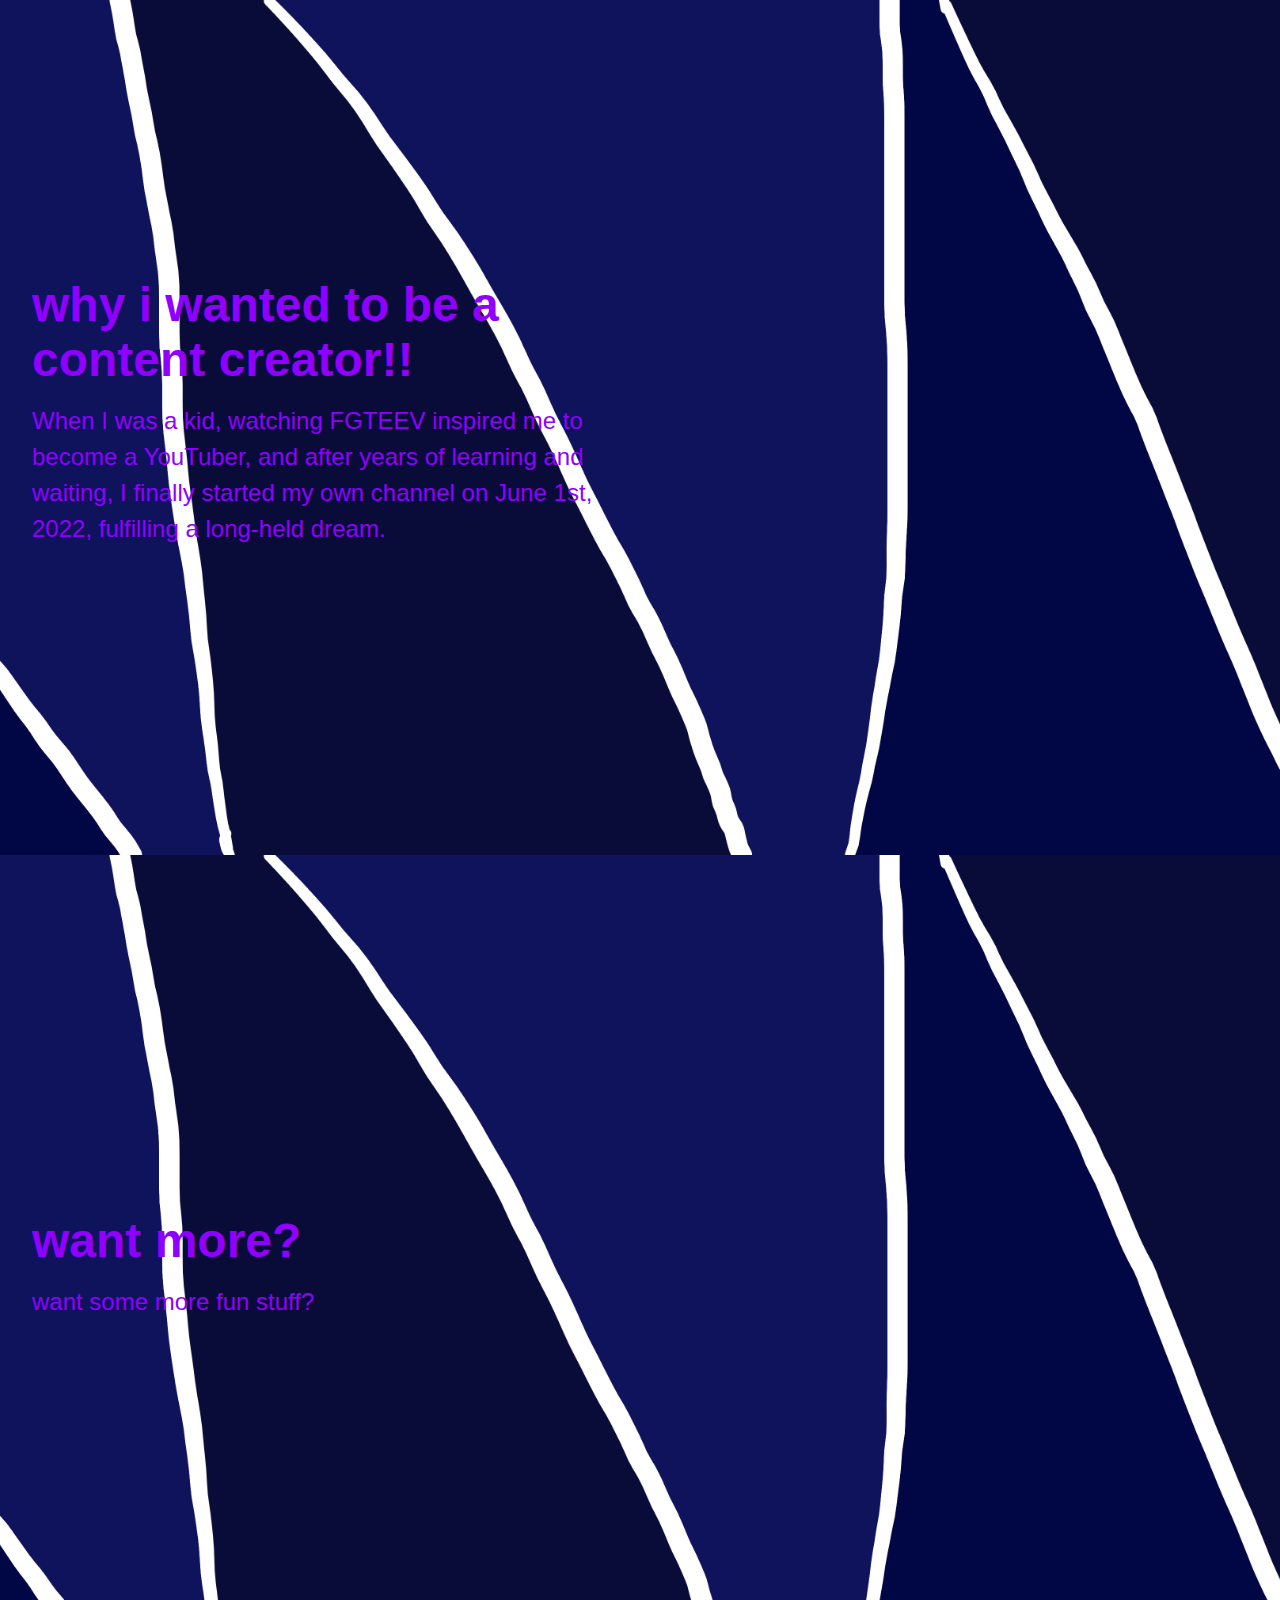
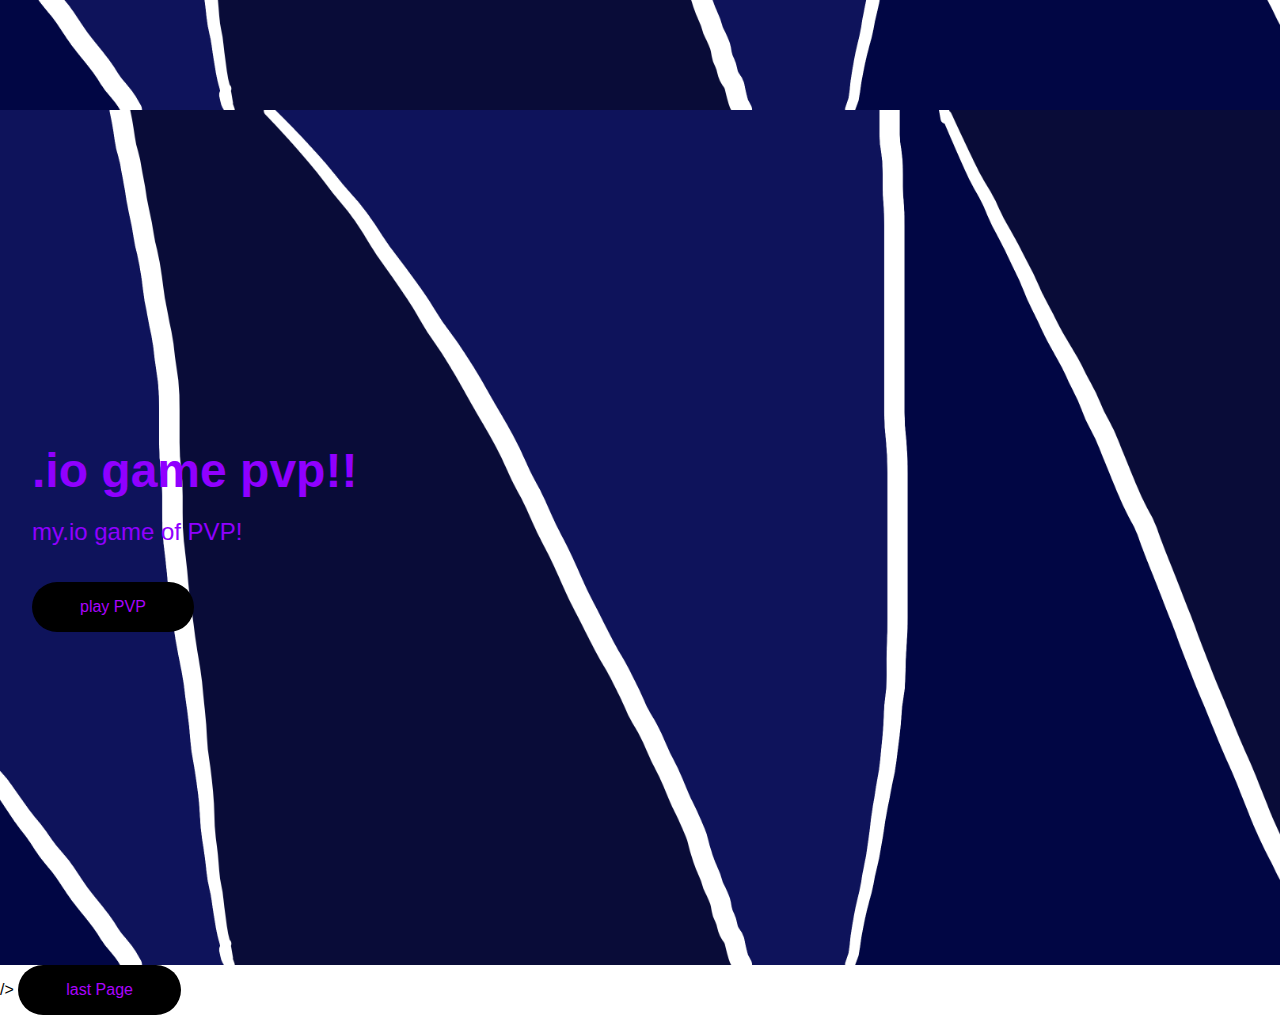
==== index2.html @ 434de203 "Add files via upload" ====
<!DOCTYPE html>
<html lang="en">
  <head>

    <title>SlimyyWolf-page-2</title>

<link rel="stylesheet" href="style2.css"

</nav>
<section class="hero">
  <div class="hero-container">
    <div class="column-left">
      <h1>why i wanted to be a content creator!!</h1>
      <p>
        When I was a kid, watching FGTEEV inspired me to become a YouTuber, and after years of learning and waiting, I finally started my own channel on June 1st, 2022, fulfilling a long-held dream.
        </p>
      

    </div>
  </div>
</section>
</body>
</html>

</nav>
<section class="hero">
  <div class="hero-container">
    <div class="column-left">
      <h1>want more?</h1>
      <p>
        want some more fun stuff?
        </p>
      

    </div>
  </div>
</section>
</body>
</html>



</nav>
<section class="hero">
  <div class="hero-container">
    <div class="column-left">
      <h1>.io game pvp!!</h1>
      <p>
        my.io game of PVP!
      </p>
      <a 
      href="https://www.modd.io/play/ykZUdBiqX/">
      <button>play PVP</button>
      <a

    </div>
  </div>
</section>
</body>
</html>

/>
</div>
</div>
</section>
</body>
</html>

<a href="index.html">
    <button>last Page</button>
    </a>
---- style2.css ----
* {
    box-sizing: border-box;
    margin: 0;
    padding: 0;
    font-family: 'Trebuchet MS', 'Lucida Sans Unicode', 'Lucida Grande',
      'Lucida Sans', Arial, sans-serif;
  }
  
  nav {
    height: 80px;
    background: hsl(0, 0%, 0%);
    display: flex;
    justify-content: space-between;
    align-items: center;
    padding: 0rem calc((100vw - 1300px) / 2);
  }
  
  .logo {
    color: #9f1de5;
    font-size: 1.5rem;
    font-weight: bold;
    font-style: italic;
    padding: 0 2rem;
  }
  
  nav a {
    text-decoration: none;
    color: #d819db;
    padding: 0 1.5rem;
  }
  
  nav a:hover {
    color: #ffffff;
  }
  
     .hero {
    background-image:url(dark\ slimyywolfbanner.png) ;
    background-repeat: no-repeat;
    background-position: center;
    background-position: fixed;
    background-size: cover;
  }
  
  .hero-container {
    display: grid;
    grid-template-columns: 1fr 1fr;
    height: 95vh;
    padding: 3rem calc((100vw - 1300px) / 2);
  }
  
  .column-left {
    display: flex;
    flex-direction: column;
    justify-content: center;
    align-items: flex-start;
    color: #9000ff;
    padding: 0rem 2rem;
  }
  
  .column-left h1 {
    margin-bottom: 1rem;
    font-size: 3rem;
  }
  
  .column-left p {
    margin-bottom: 2rem;
    font-size: 1.5rem;
    line-height: 1.5;
  }
  
  button {
    padding: 1rem 3rem;
    font-size: 1rem;
    border: none;
    color: #aa04fd;
    background: #000;
    cursor: pointer;
    border-radius: 50px;
  }
  
  
  button:hover {
    background: #ffffff;
    color: #000;
  }
  
  .column-right {
    display: flex;
    justify-content: center;
    align-items: center;
    padding: 0rem 2rem;
  }
  
  .hero-image {
    width: 100%;
    height: 100%;
  }
  
  @media screen and (max-width: 768px) {
    .hero-container {
      grid-template-columns: 1fr;
    }
  }
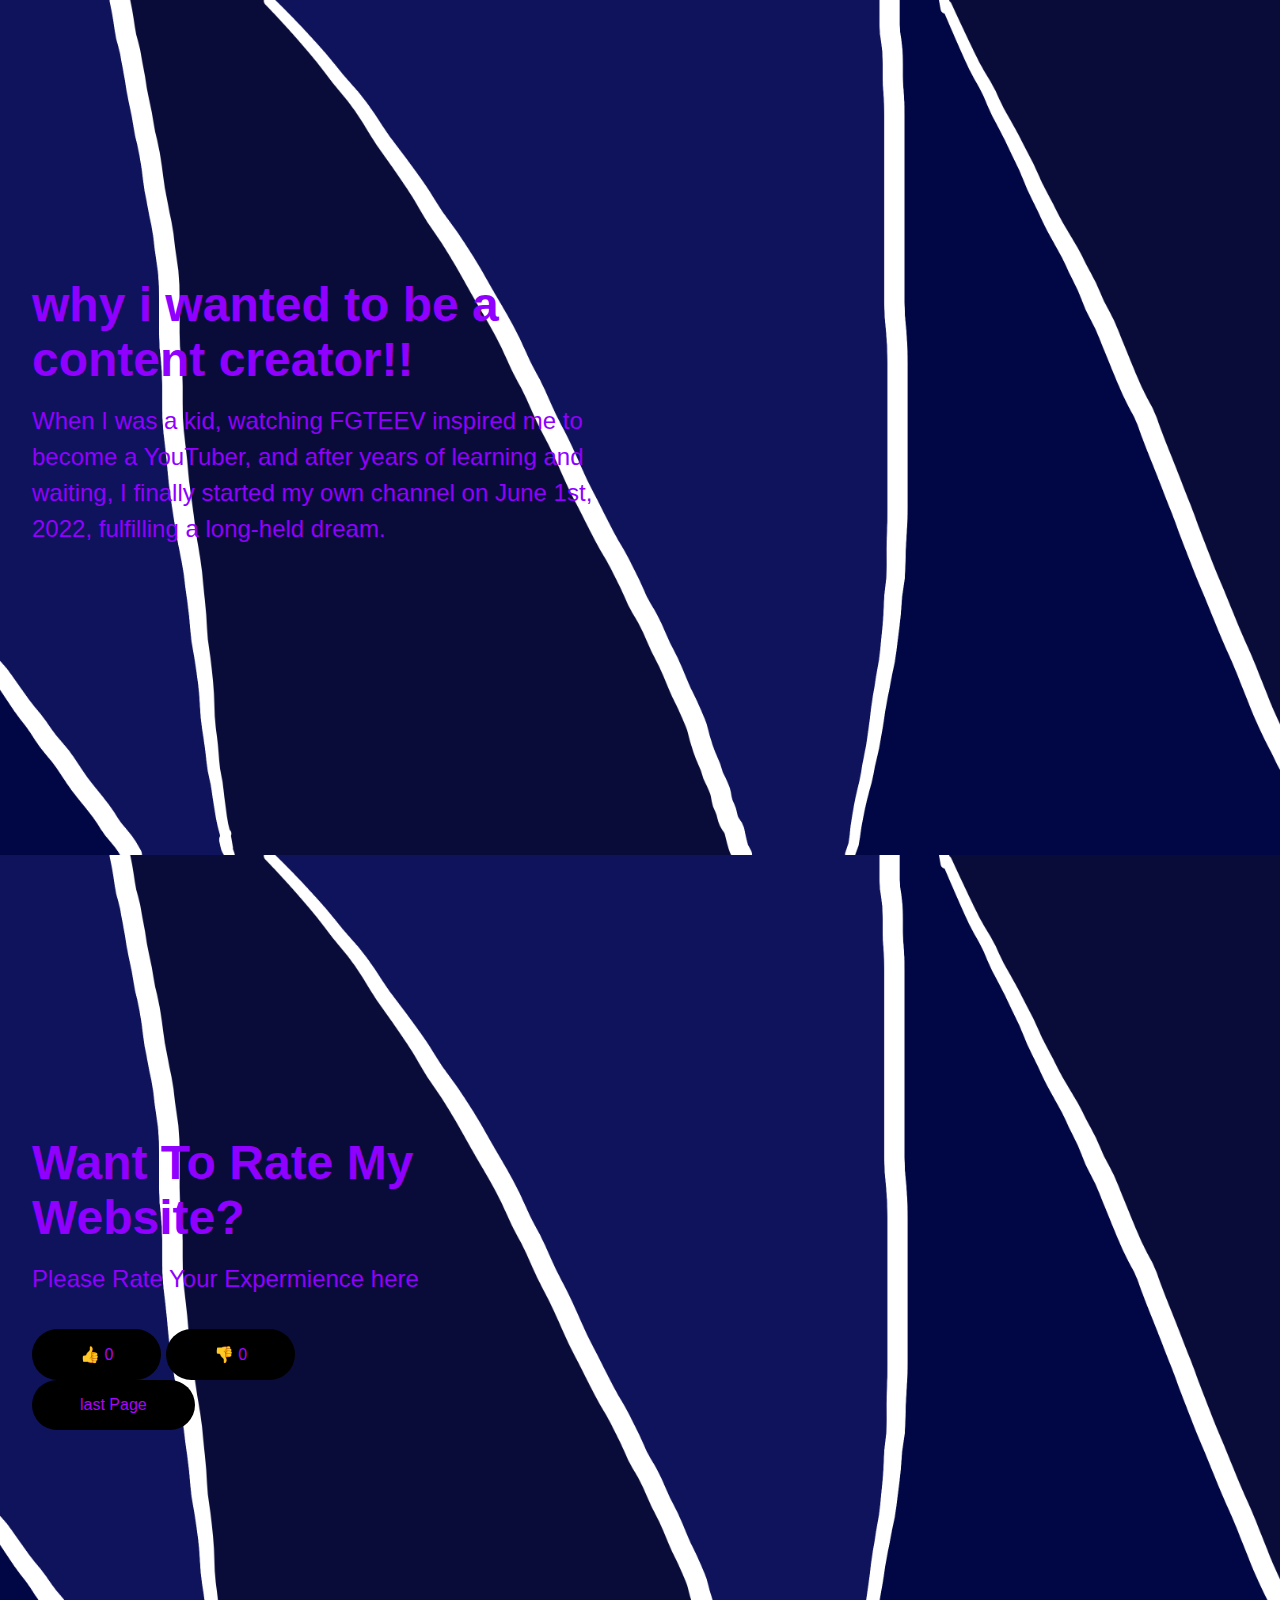
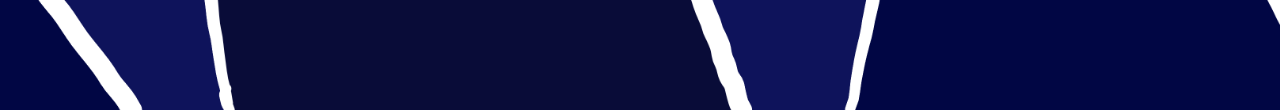
==== commit 421d6851: "Update index2.html" ====
--- a/index2.html
+++ b/index2.html
@@ -5,6 +5,7 @@
     <title>SlimyyWolf-page-2</title>
 
 <link rel="stylesheet" href="style2.css"
+<link rel="stylesheet" href="main2.js"
 
 </nav>
 <section class="hero">
@@ -22,50 +23,42 @@
 </body>
 </html>
 
-</nav>
-<section class="hero">
-  <div class="hero-container">
-    <div class="column-left">
-      <h1>want more?</h1>
-      <p>
-        want some more fun stuff?
-        </p>
-      
-
-    </div>
-  </div>
-</section>
-</body>
-</html>
 
 
-
-</nav>
-<section class="hero">
-  <div class="hero-container">
-    <div class="column-left">
-      <h1>.io game pvp!!</h1>
-      <p>
-        my.io game of PVP!
-      </p>
-      <a 
-      href="https://www.modd.io/play/ykZUdBiqX/">
-      <button>play PVP</button>
-      <a
-
-    </div>
-  </div>
-</section>
-</body>
-</html>
-
-/>
 </div>
 </div>
 </section>
 </body>
 </html>
 
-<a href="index.html">
-    <button>last Page</button>
-    </a>+    <head>
+    </nav>
+    <section class="hero">
+      <div class="hero-container">
+        <div class="column-left">
+        <meta charset="UTF-8">
+        <h1>Want To Rate My Website?</h1>
+        <p>
+            Please Rate Your Expermience here
+          </p>
+        <meta name="viewport" content="width=device-width, initial-scale=1.0">
+        <title>Like and Dislike Buttons</title>
+        <link rel="stylesheet" href="styles.css">
+    </head>
+    <body>
+        <div class="button-container">
+            <button id="likeButton" onclick="toggleLike()">👍 <span id="likeCount">0</span></button>
+            <button id="dislikeButton" onclick="toggleDislike()">👎 <span id="dislikeCount">0</span></button>
+        </div>
+        <script src="main2.js"></script>
+    </body>
+    </html>
+    
+    
+    <link rel="stylesheet" href="style3.css"
+    <link rel="stylesheet" href="main3.js"
+    
+    <a href="index.html">
+        <button>last Page</button>
+        </a>
+    
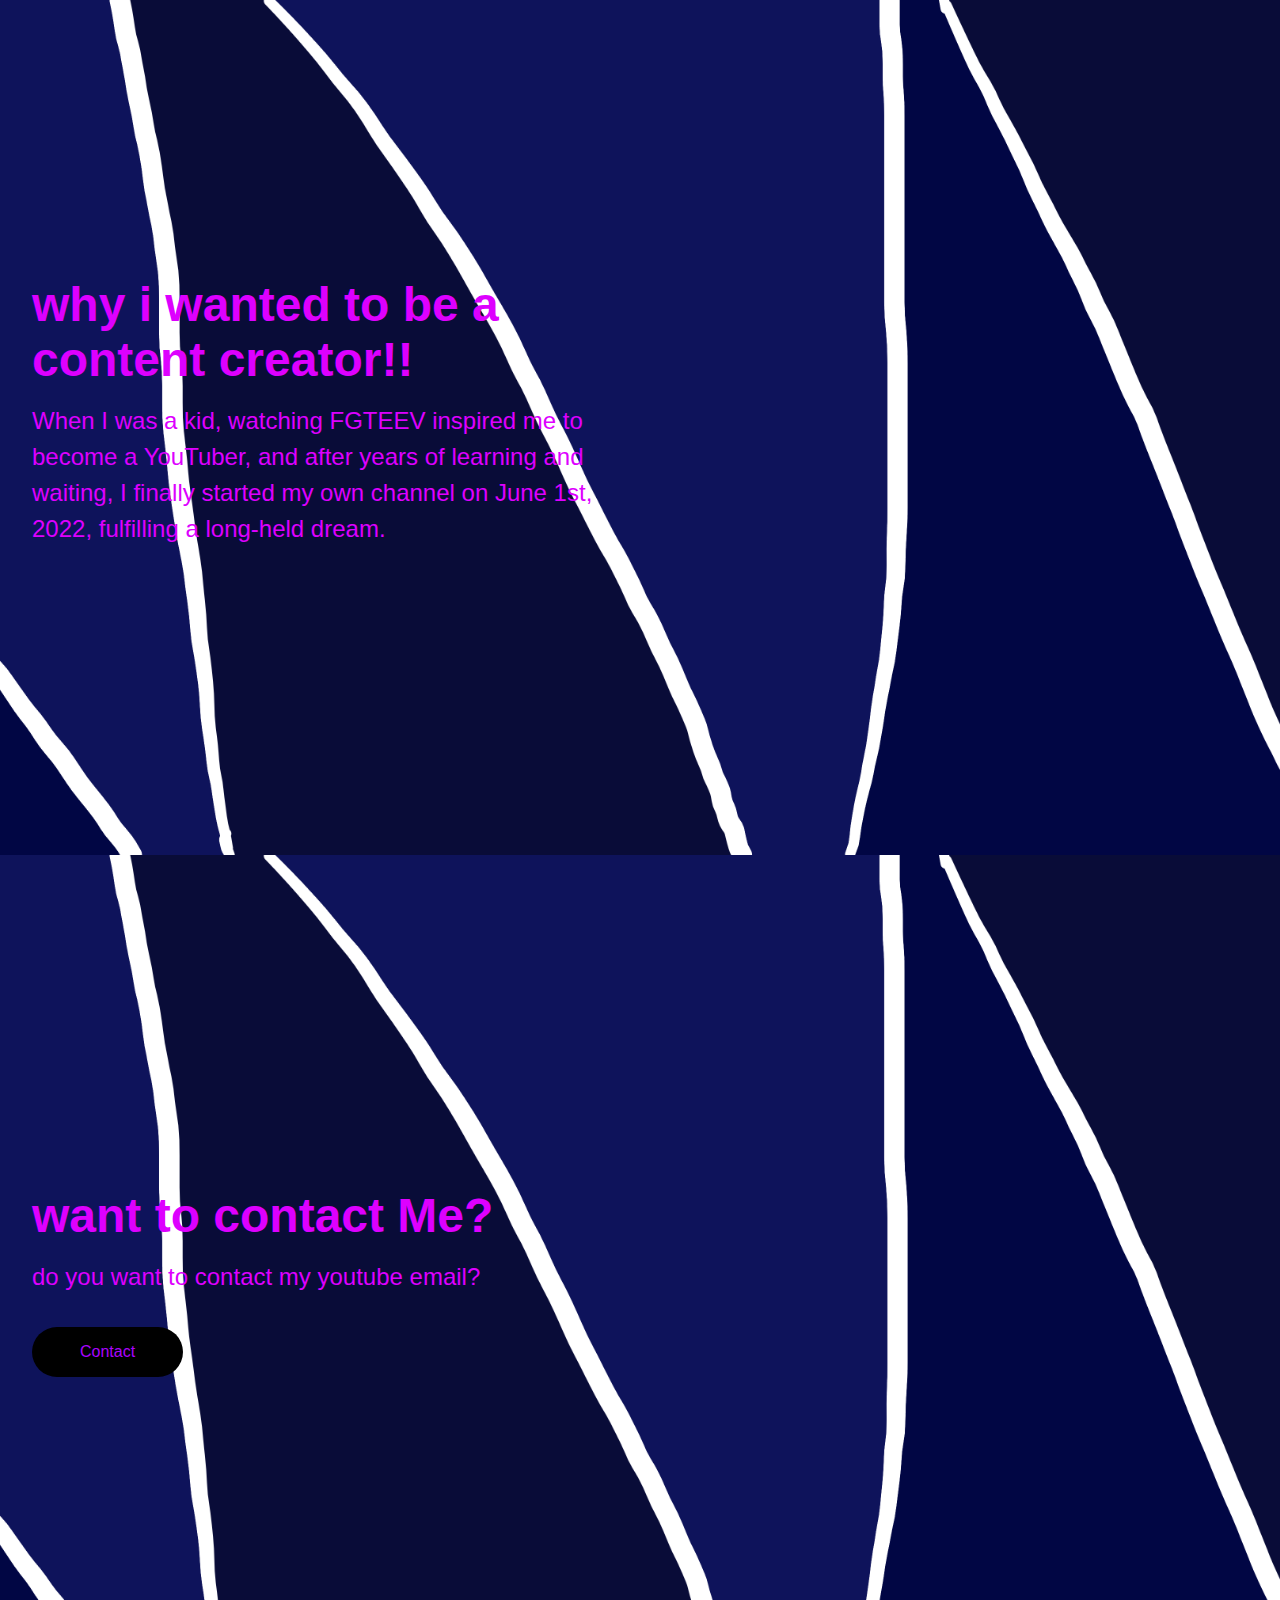
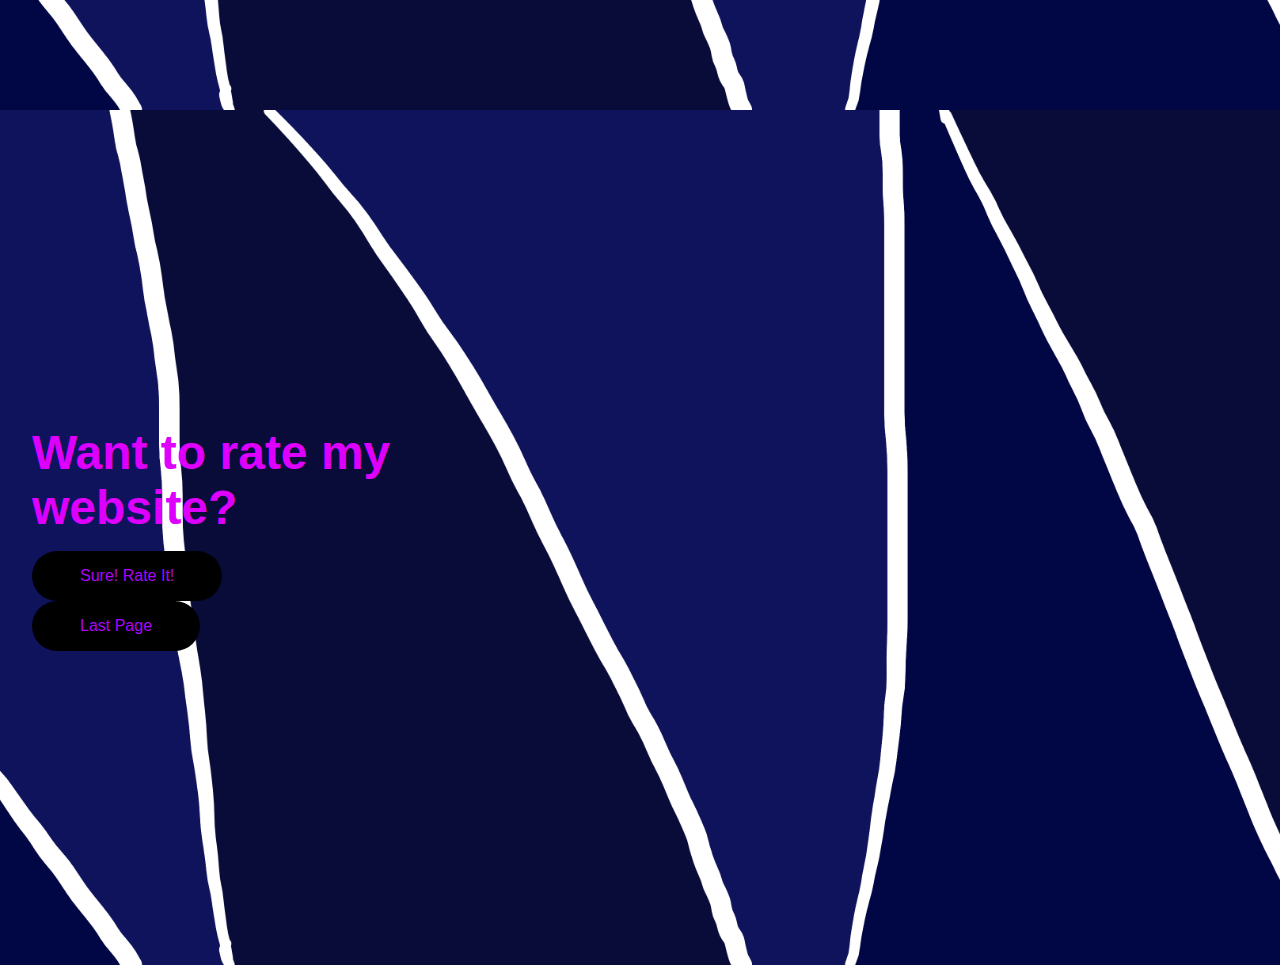
==== commit 5ce51331: "added star ratings" ====
--- a/index2.html
+++ b/index2.html
@@ -15,7 +15,6 @@
       <p>
         When I was a kid, watching FGTEEV inspired me to become a YouTuber, and after years of learning and waiting, I finally started my own channel on June 1st, 2022, fulfilling a long-held dream.
         </p>
-      
 
     </div>
   </div>
@@ -24,41 +23,47 @@
 </html>
 
 
+<head>
+    <section class="hero">
+        <div class="hero-container">
+          <div class="column-left">
+            <h1>want to contact Me?</h1>
+            <p>
+                do you want to contact my youtube email?
+            </p>
+
+            <a>
+                <a href="https://docs.google.com/forms/d/e/1FAIpQLSf9ycnjuUmvBK8PAfsoFBY5M6DwV0id4YcWRyFZ-pN4KIpFMw/formResponse">
+                <button>Contact</button>
+            </a>
+</head>
+
 
 </div>
 </div>
 </section>
 </body>
-</html>
 
+    
     <head>
-    </nav>
-    <section class="hero">
-      <div class="hero-container">
-        <div class="column-left">
-        <meta charset="UTF-8">
-        <h1>Want To Rate My Website?</h1>
-        <p>
-            Please Rate Your Expermience here
-          </p>
-        <meta name="viewport" content="width=device-width, initial-scale=1.0">
-        <title>Like and Dislike Buttons</title>
-        <link rel="stylesheet" href="styles.css">
-    </head>
-    <body>
-        <div class="button-container">
-            <button id="likeButton" onclick="toggleLike()">👍 <span id="likeCount">0</span></button>
-            <button id="dislikeButton" onclick="toggleDislike()">👎 <span id="dislikeCount">0</span></button>
-        </div>
-        <script src="main2.js"></script>
-    </body>
-    </html>
+        <section class="hero">
+          <div class="hero-container">
+            <div class="column-left">
+
+                <h1>
+                    Want to rate my website?
+                </h1>
+          <a 
+          href="https://docs.google.com/forms/d/e/1FAIpQLSdpDkGP1L7NdEUR0a-pbqhM4LEwvjIYSWTeQX9NClP76X7ilg/viewform">
+          <button>Sure! Rate It!</button>
+              <a 
+
+           
+<a 
+href="index.html">
+  <button>Last Page</button>
+</a>
+
     
+   
     
-    <link rel="stylesheet" href="style3.css"
-    <link rel="stylesheet" href="main3.js"
-    
-    <a href="index.html">
-        <button>last Page</button>
-        </a>
-    
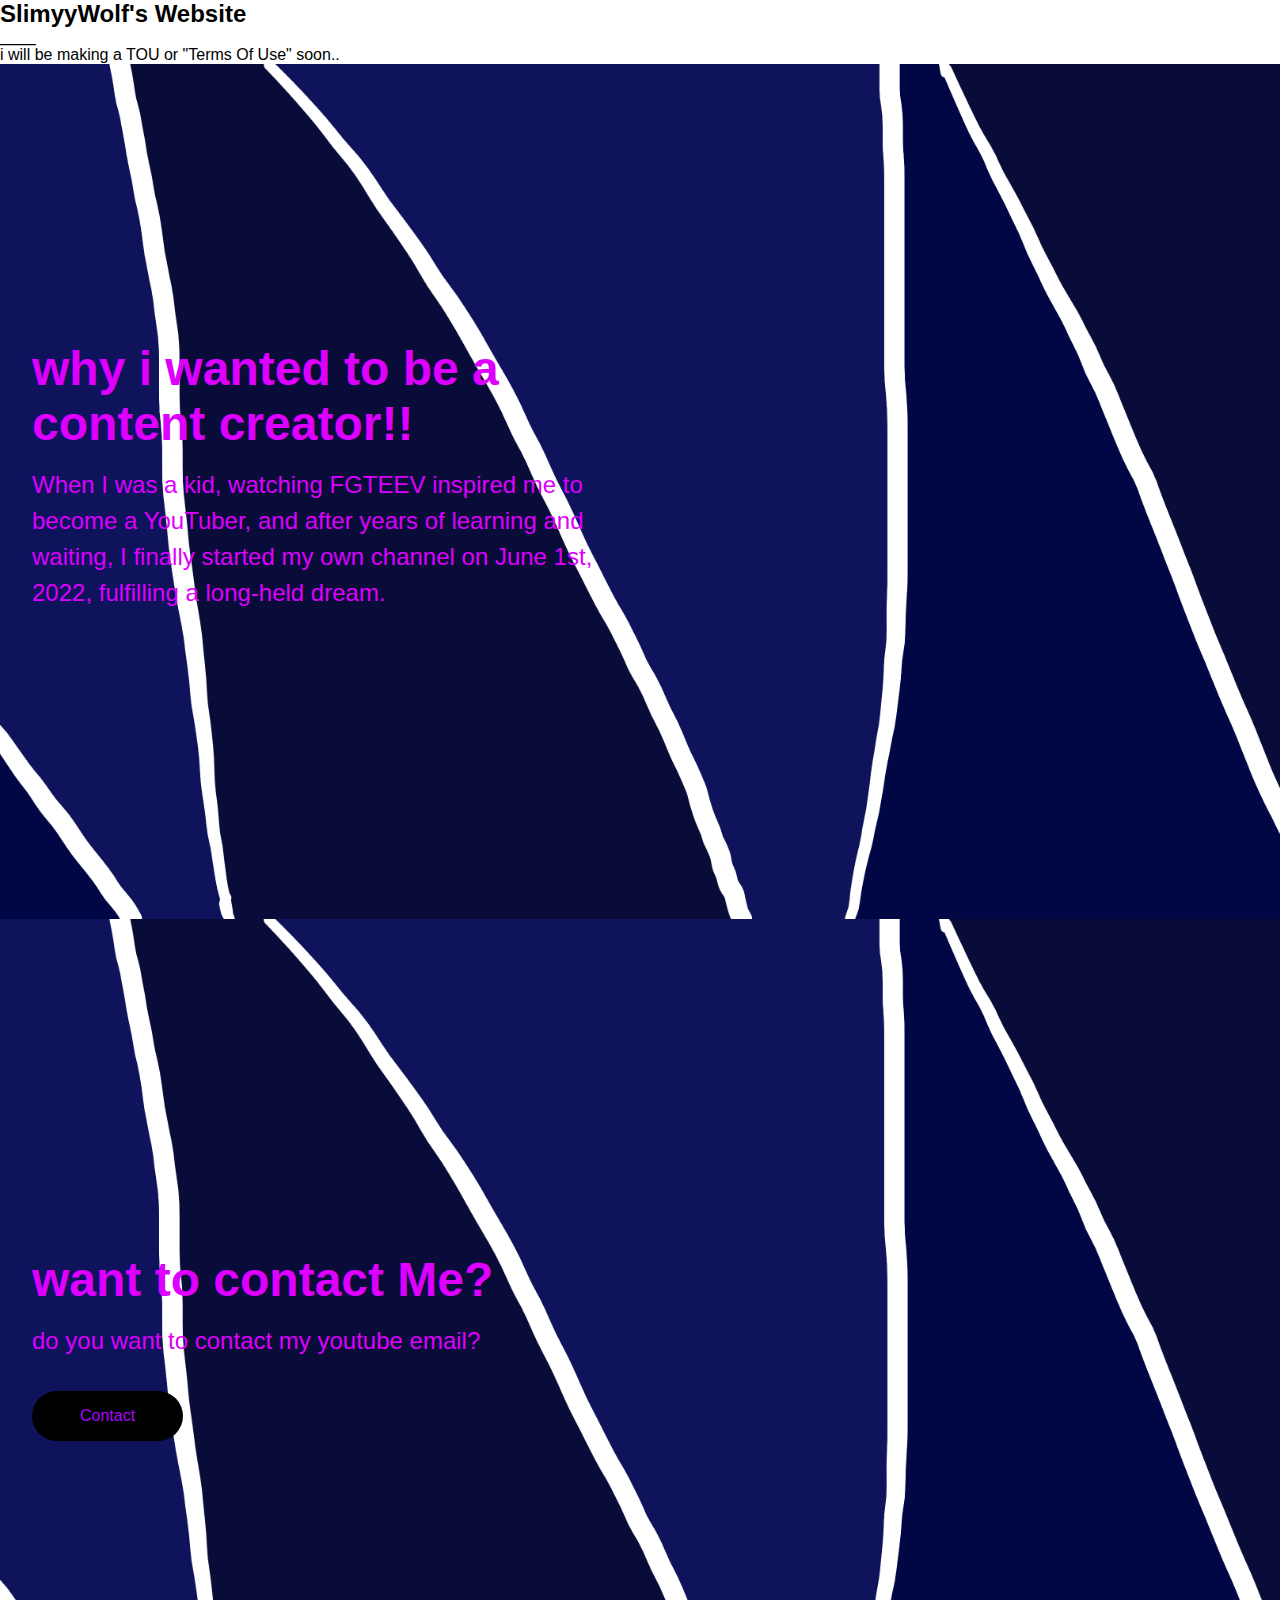
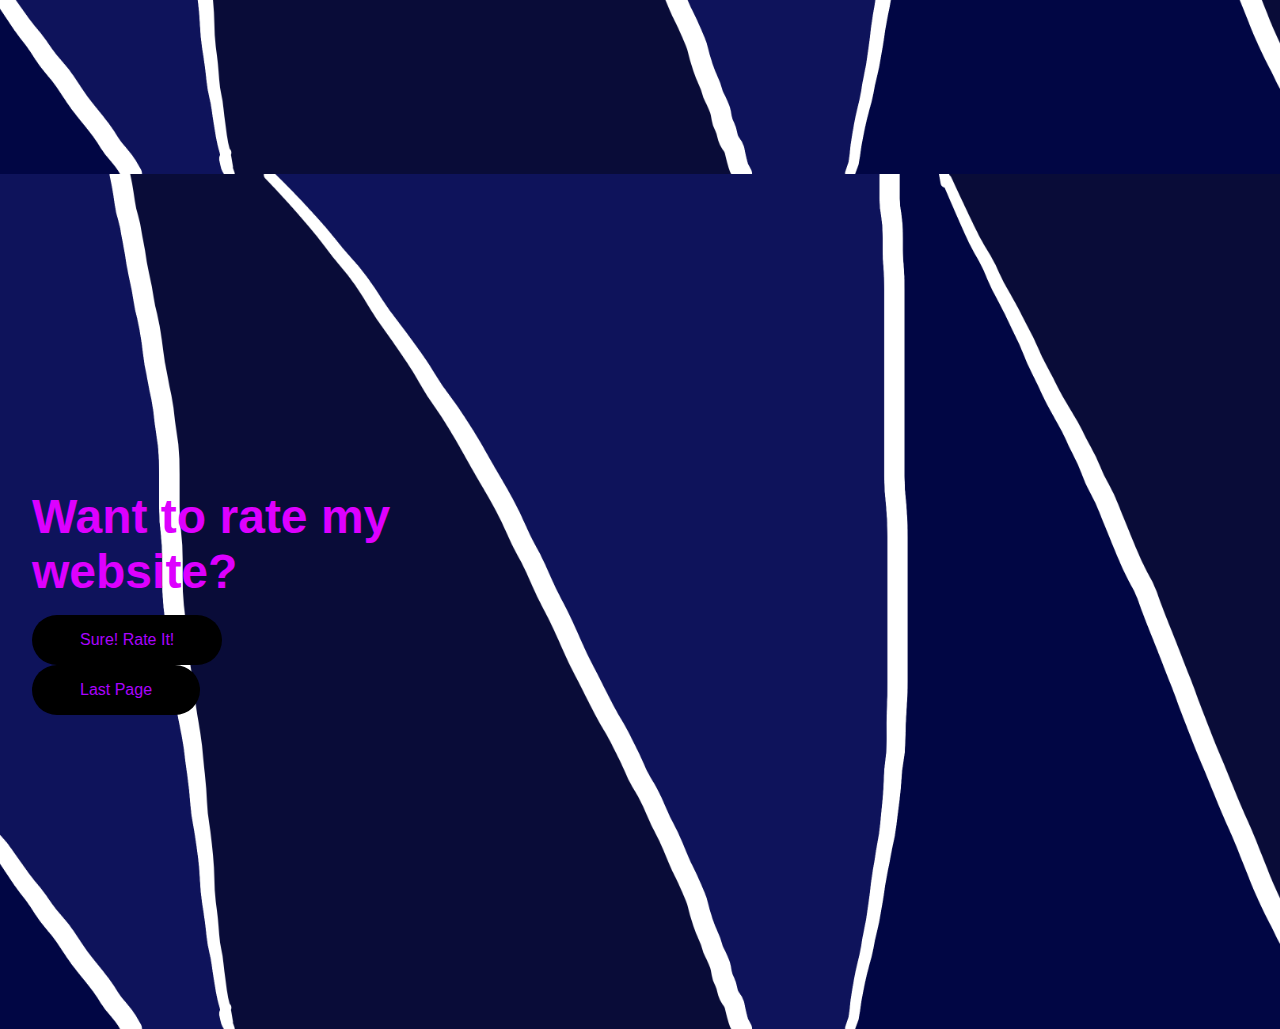
==== commit 50f5d212: "Update index2.html" ====
--- a/index2.html
+++ b/index2.html
@@ -1,4 +1,22 @@
 <!DOCTYPE html>
+<html lang="en">
+<head>
+    <meta charset="UTF-8">
+    <meta name="viewport" content="width=device-width, initial-scale=1.0">
+    <title>SlimyyWolf</title>
+    <link rel="stylesheet" href="styles.css">
+</head>
+<body>
+    <div class="banner">
+        <h2>SlimyyWolf's Website</h2>
+        <p>____</p>
+        <p>i will be making a TOU or "Terms Of Use" soon..</p>
+    </div>
+    </div>
+</body>
+</html>
+
+
 <html lang="en">
   <head>
 
@@ -66,4 +84,3 @@
 
     
    
-    
